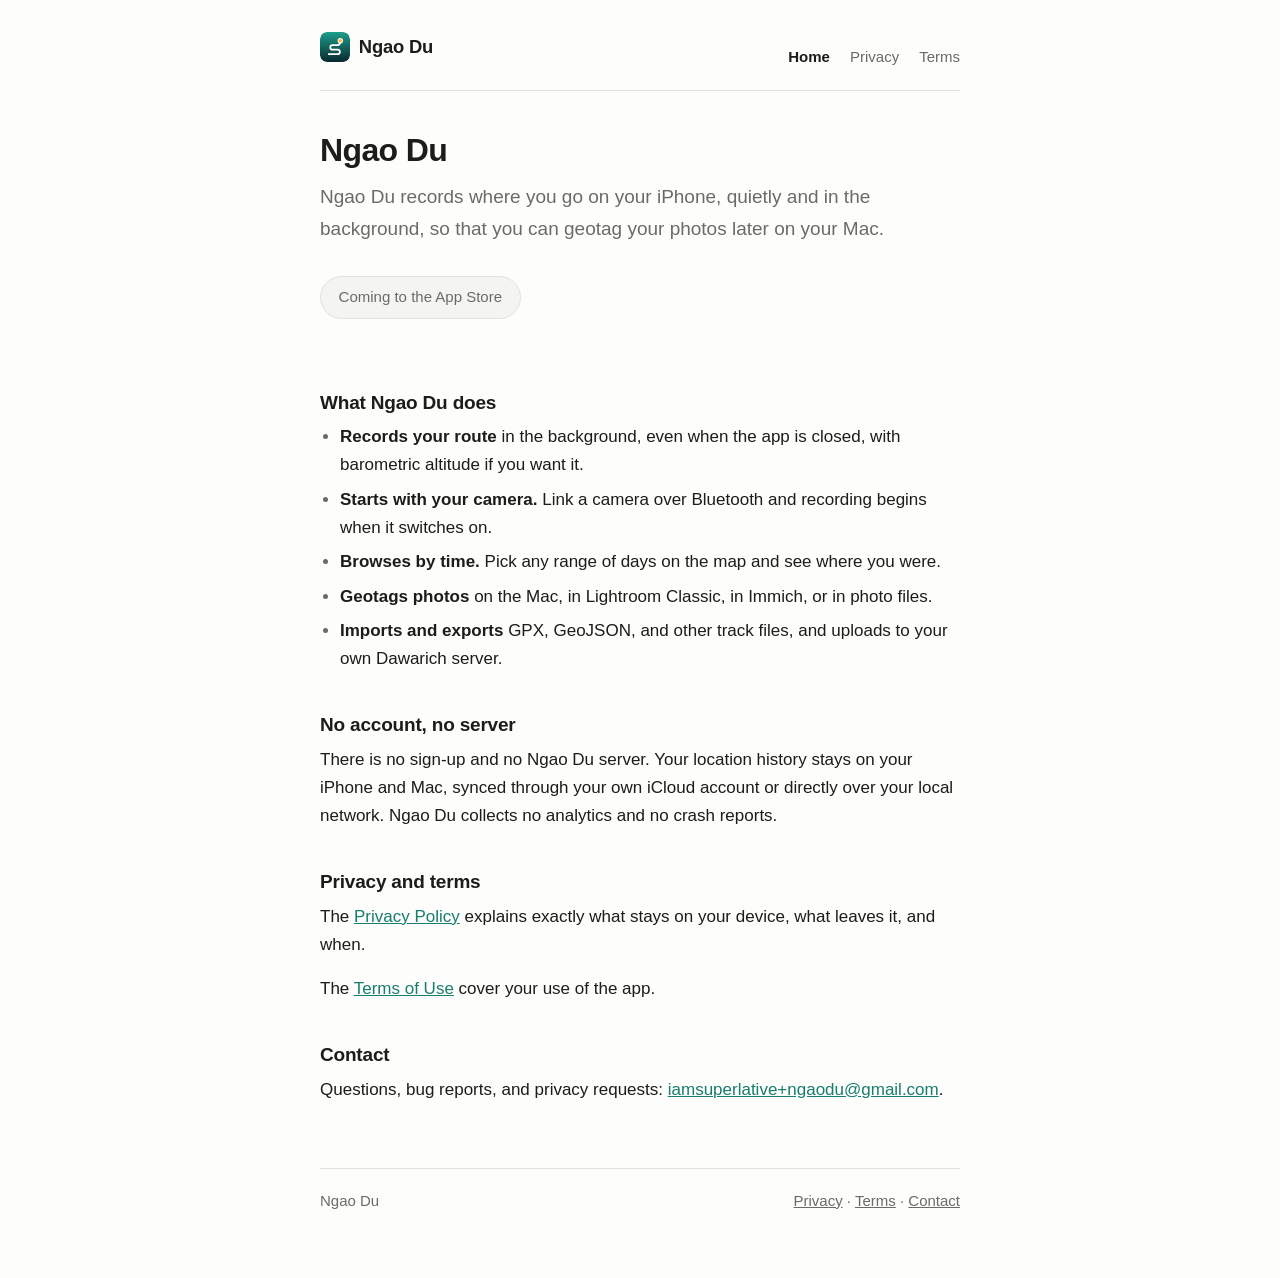
==== index.html @ a7888b61 "Add the Ngao Du website: home, privacy policy and terms of use" ====
<!DOCTYPE html>
<html lang="en">
<head>
<meta charset="utf-8">
<meta name="viewport" content="width=device-width, initial-scale=1">
<title>Ngao Du</title>
<meta name="description" content="Ngao Du records where you go on your iPhone, so you can geotag your photos later.">
<link rel="stylesheet" href="style.css">
<link rel="icon" href="icon.svg" type="image/svg+xml">
</head>
<body>
<div class="wrap">

<header class="site-header">
  <a class="wordmark" href="index.html"><img src="icon.svg" alt="" width="30" height="30"><span>Ngao Du</span></a>
  <nav>
    <a href="index.html" aria-current="page">Home</a>
    <a href="privacy.html">Privacy</a>
    <a href="terms.html">Terms</a>
  </nav>
</header>

<main>

<h1>Ngao Du</h1>

<p class="lede">Ngao Du records where you go on your iPhone, quietly and in the background,
so that you can geotag your photos later on your Mac.</p>

<p class="status">Coming to the App Store</p>

<h2>What Ngao Du does</h2>

<ul>
  <li><strong>Records your route</strong> in the background, even when the app is closed, with barometric altitude if you want it.</li>
  <li><strong>Starts with your camera.</strong> Link a camera over Bluetooth and recording begins when it switches on.</li>
  <li><strong>Browses by time.</strong> Pick any range of days on the map and see where you were.</li>
  <li><strong>Geotags photos</strong> on the Mac, in Lightroom Classic, in Immich, or in photo files.</li>
  <li><strong>Imports and exports</strong> GPX, GeoJSON, and other track files, and uploads to your own Dawarich server.</li>
</ul>

<h2>No account, no server</h2>

<p>There is no sign-up and no Ngao Du server. Your location history stays on your iPhone
and Mac, synced through your own iCloud account or directly over your local network.
Ngao Du collects no analytics and no crash reports.</p>

<h2>Privacy and terms</h2>

<p>The <a href="privacy.html">Privacy Policy</a> explains exactly what stays on your
device, what leaves it, and when.</p>

<p>The <a href="terms.html">Terms of Use</a> cover your use of the app.</p>

<h2>Contact</h2>

<p>Questions, bug reports, and privacy requests:
<a href="mailto:iamsuperlative+ngaodu@gmail.com">iamsuperlative+ngaodu@gmail.com</a>.</p>

</main>

<footer class="site-footer">
  <span>Ngao Du</span>
  <span>
    <a href="privacy.html">Privacy</a> ·
    <a href="terms.html">Terms</a> ·
    <a href="mailto:iamsuperlative+ngaodu@gmail.com">Contact</a>
  </span>
</footer>

</div>
</body>
</html>
---- style.css ----
/* Ngao Du — one stylesheet for all pages. No JS, no web fonts, no trackers. */

:root {
  --bg: #fdfdfc;
  --surface: #f4f4f1;
  --text: #1c1c1a;
  --muted: #6b6b66;
  --rule: #e2e2dd;
  --accent: #187d6d;
  --radius: 10px;
}

@media (prefers-color-scheme: dark) {
  :root {
    --bg: #17171a;
    --surface: #212126;
    --text: #ececeb;
    --muted: #a0a09b;
    --rule: #33333a;
    --accent: #34c7ae;
  }
}

*,
*::before,
*::after {
  box-sizing: border-box;
}

html {
  -webkit-text-size-adjust: 100%;
}

body {
  margin: 0;
  padding: 0 1.25rem 4rem;
  background: var(--bg);
  color: var(--text);
  font-family: -apple-system, BlinkMacSystemFont, "Segoe UI", Roboto, Helvetica, Arial, sans-serif;
  font-size: 1.0625rem;
  line-height: 1.65;
  text-rendering: optimizeLegibility;
}

.wrap {
  max-width: 40rem;
  margin: 0 auto;
}

/* Header */

.site-header {
  display: flex;
  flex-wrap: wrap;
  align-items: baseline;
  justify-content: space-between;
  gap: 0.5rem 1.5rem;
  padding: 2rem 0 1.25rem;
  border-bottom: 1px solid var(--rule);
  margin-bottom: 2.5rem;
}

.site-header a.wordmark {
  display: inline-flex;
  align-items: center;
  gap: 0.55rem;
  font-size: 1.15rem;
  font-weight: 650;
  letter-spacing: -0.01em;
  color: var(--text);
  text-decoration: none;
}

.site-header a.wordmark img {
  width: 30px;
  height: 30px;
  border-radius: 7px;
  display: block;
}

.site-header nav {
  display: flex;
  gap: 1.25rem;
  font-size: 0.9375rem;
}

.site-header nav a {
  color: var(--muted);
  text-decoration: none;
}

.site-header nav a:hover,
.site-header nav a[aria-current="page"] {
  color: var(--text);
}

.site-header nav a[aria-current="page"] {
  font-weight: 600;
}

/* Typography */

h1 {
  font-size: 2rem;
  line-height: 1.2;
  letter-spacing: -0.02em;
  margin: 0 0 0.75rem;
}

h2 {
  font-size: 1.1875rem;
  line-height: 1.3;
  letter-spacing: -0.01em;
  margin: 2.5rem 0 0.5rem;
}

h3 {
  font-size: 1rem;
  margin: 1.75rem 0 0.25rem;
}

p {
  margin: 0 0 1rem;
}

.lede {
  font-size: 1.1875rem;
  color: var(--muted);
  margin-bottom: 2rem;
}

.updated {
  color: var(--muted);
  font-size: 0.9375rem;
  margin-bottom: 2.5rem;
}

a {
  color: var(--accent);
}

ul {
  margin: 0 0 1rem;
  padding-left: 1.25rem;
}

li {
  margin-bottom: 0.4rem;
}

li::marker {
  color: var(--muted);
}

strong {
  font-weight: 620;
}

code {
  font-family: ui-monospace, SFMono-Regular, Menlo, Consolas, monospace;
  font-size: 0.875em;
  background: var(--surface);
  padding: 0.1em 0.35em;
  border-radius: 4px;
}

hr {
  border: 0;
  border-top: 1px solid var(--rule);
  margin: 3rem 0;
}

/* Callout — used for the recovery promise and the cloud-provider warning */

.note {
  background: var(--surface);
  border-left: 3px solid var(--accent);
  border-radius: 0 var(--radius) var(--radius) 0;
  padding: 1rem 1.25rem;
  margin: 0 0 1.5rem;
}

.note :last-child {
  margin-bottom: 0;
}

/* Status pill, standing in for the App Store button until release */

.status {
  display: inline-block;
  background: var(--surface);
  border: 1px solid var(--rule);
  border-radius: 999px;
  color: var(--muted);
  font-size: 0.9375rem;
  padding: 0.5rem 1.1rem;
  margin-bottom: 2rem;
}

/* Footer */

.site-footer {
  margin-top: 4rem;
  padding-top: 1.25rem;
  border-top: 1px solid var(--rule);
  color: var(--muted);
  font-size: 0.9375rem;
  display: flex;
  flex-wrap: wrap;
  gap: 0.5rem 1.25rem;
  justify-content: space-between;
}

.site-footer a {
  color: var(--muted);
}

.site-footer a:hover {
  color: var(--text);
}

@media (max-width: 30rem) {
  h1 {
    font-size: 1.625rem;
  }

  .site-header {
    padding-top: 1.5rem;
  }
}
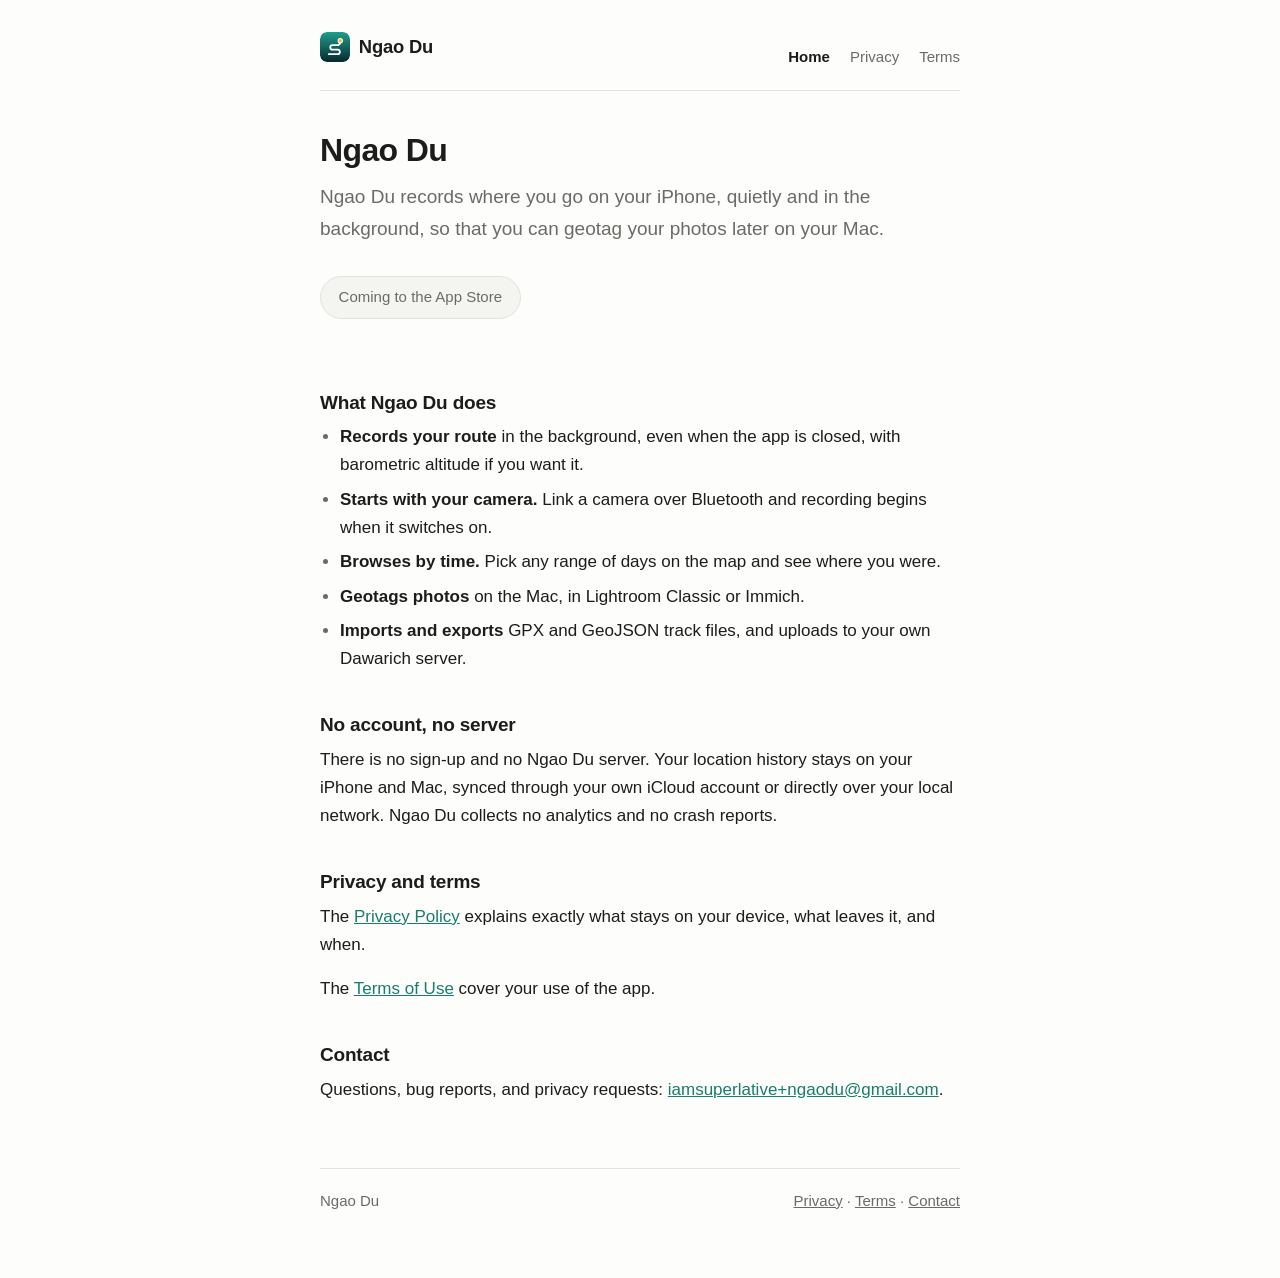
==== commit fc1ebde4: "Drop the claim that the Mac geotags photo files, and name the track formats it imports" ====
--- a/index.html
+++ b/index.html
@@ -35,8 +35,8 @@
   <li><strong>Records your route</strong> in the background, even when the app is closed, with barometric altitude if you want it.</li>
   <li><strong>Starts with your camera.</strong> Link a camera over Bluetooth and recording begins when it switches on.</li>
   <li><strong>Browses by time.</strong> Pick any range of days on the map and see where you were.</li>
-  <li><strong>Geotags photos</strong> on the Mac, in Lightroom Classic, in Immich, or in photo files.</li>
-  <li><strong>Imports and exports</strong> GPX, GeoJSON, and other track files, and uploads to your own Dawarich server.</li>
+  <li><strong>Geotags photos</strong> on the Mac, in Lightroom Classic or Immich.</li>
+  <li><strong>Imports and exports</strong> GPX and GeoJSON track files, and uploads to your own Dawarich server.</li>
 </ul>
 
 <h2>No account, no server</h2>
